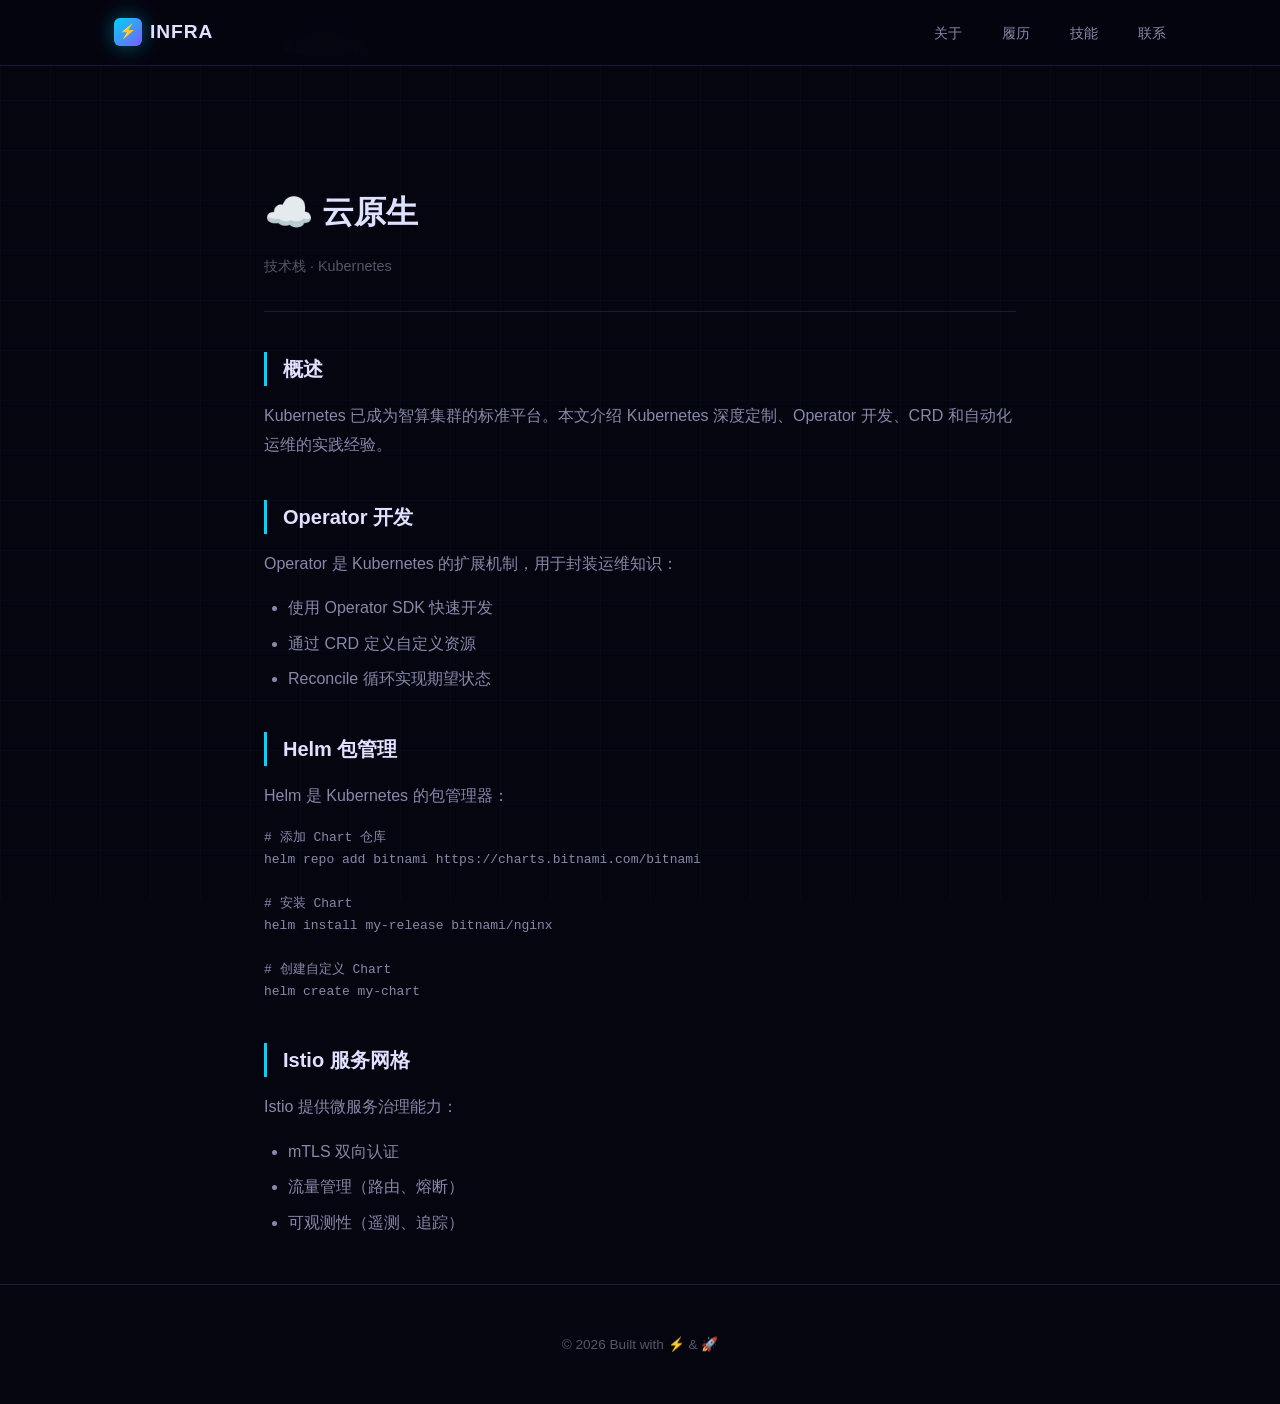
==== docs/cloud-native.html @ 0200ceea "feat: 添加技能详情页" ====
<!DOCTYPE html>
<html lang="zh-CN">
<head>
    <meta charset="UTF-8">
    <meta name="viewport" content="width=device-width, initial-scale=1.0">
    <title>云原生 | 智算基础设施</title>
    <link rel="stylesheet" href="../css/style.css">
    <link rel="icon" href="data:image/svg+xml,<svg xmlns='http://www.w3.org/2000/svg' viewBox='0 0 100 100'><text y='.9em' font-size='90'>⚡</text></svg>">
    <style>
        .article { max-width: 800px; margin: 0 auto; padding: 2rem 1.5rem; }
        .article-header { padding: 6rem 0 2rem; margin-bottom: 2rem; border-bottom: 1px solid var(--border); }
        .article-header h1 { font-size: 2rem; margin-bottom: 0.5rem; display: flex; align-items: center; gap: 0.5rem; }
        .article-header .icon { font-size: 2.5rem; }
        .article-meta { color: var(--text-muted); font-size: 0.9rem; }
        .article-content { color: var(--text-secondary); }
        .article-content h2 { color: var(--text-primary); font-size: 1.25rem; margin: 2.5rem 0 1rem; border-left: 3px solid var(--accent); padding-left: 1rem; }
        .article-content p { margin-bottom: 1rem; line-height: 1.8; }
        .article-content ul { margin: 0 0 1rem 1.5rem; }
        .article-content li { margin-bottom: 0.5rem; }
        .back-link { display: inline-block; margin-bottom: 1.5rem; color: var(--text-muted); font-size: 0.9rem; }
        .back-link:hover { color: var(--accent); }
    </style>
</head>
<body>
    <nav class="navbar">
        <div class="nav-container">
            <a href="/" class="logo">
                <span class="logo-icon">⚡</span>
                <span>INFRA</span>
            </a>
            <ul class="nav-links">
                <li><a href="/#about">关于</a></li>
                <li><a href="/#experience">履历</a></li>
                <li><a href="/#skills">技能</a></li>
                <li><a href="/#contact">联系</a></li>
            </ul>
        </div>
    </nav>

    <main class="article">
        <a href="/#skills" class="back-link">← 返回技能列表</a>
        
        <header class="article-header">
            <h1><span class="icon">☁️</span> 云原生</h1>
            <div class="article-meta">
                <span>技术栈</span> · <span>Kubernetes</span>
            </div>
        </header>

        <article class="article-content">
            <h2>概述</h2>
            <p>Kubernetes 已成为智算集群的标准平台。本文介绍 Kubernetes 深度定制、Operator 开发、CRD 和自动化运维的实践经验。</p>

            <h2>Operator 开发</h2>
            <p>Operator 是 Kubernetes 的扩展机制，用于封装运维知识：</p>
            <ul>
                <li>使用 Operator SDK 快速开发</li>
                <li>通过 CRD 定义自定义资源</li>
                <li>Reconcile 循环实现期望状态</li>
            </ul>

            <h2>Helm 包管理</h2>
            <p>Helm 是 Kubernetes 的包管理器：</p>
            <pre><code># 添加 Chart 仓库
helm repo add bitnami https://charts.bitnami.com/bitnami

# 安装 Chart
helm install my-release bitnami/nginx

# 创建自定义 Chart
helm create my-chart</code></pre>

            <h2>Istio 服务网格</h2>
            <p>Istio 提供微服务治理能力：</p>
            <ul>
                <li>mTLS 双向认证</li>
                <li>流量管理（路由、熔断）</li>
                <li>可观测性（遥测、追踪）</li>
            </ul>
        </article>
    </main>

    <footer>
        <div class="container">
            <p>&copy; 2026 Built with ⚡ & 🚀</p>
        </div>
    </footer>
</body>
</html>
---- css/style.css ----
/* === Base === */
:root {
    --bg-primary: #050510;
    --bg-secondary: #0a0a1a;
    --bg-tertiary: #12122a;
    --text-primary: #e0e0ff;
    --text-secondary: #8888aa;
    --text-muted: #555566;
    --accent: #00d4ff;
    --accent-secondary: #7b5cff;
    --accent-tertiary: #ff5c8d;
    --accent-dim: rgba(0, 212, 255, 0.1);
    --border: #1a1a3a;
    --glow: rgba(0, 212, 255, 0.4);
    --font-sans: -apple-system, BlinkMacSystemFont, 'Segoe UI', Roboto, 'Noto Sans SC', sans-serif;
    --font-mono: 'JetBrains Mono', 'Fira Code', 'Consolas', monospace;
}

* {
    margin: 0;
    padding: 0;
    box-sizing: border-box;
}

html {
    scroll-behavior: smooth;
}

body {
    font-family: var(--font-sans);
    background: var(--bg-primary);
    color: var(--text-primary);
    line-height: 1.7;
    min-height: 100vh;
    overflow-x: hidden;
}

/* Background grid pattern */
body::before {
    content: '';
    position: fixed;
    top: 0;
    left: 0;
    width: 100%;
    height: 100%;
    background-image: 
        linear-gradient(rgba(0, 212, 255, 0.03) 1px, transparent 1px),
        linear-gradient(90deg, rgba(0, 212, 255, 0.03) 1px, transparent 1px);
    background-size: 50px 50px;
    pointer-events: none;
    z-index: -1;
}

a {
    color: var(--accent);
    text-decoration: none;
    transition: all 0.3s;
}

a:hover {
    color: var(--accent-secondary);
    text-shadow: 0 0 10px var(--glow);
}

.container {
    max-width: 1100px;
    margin: 0 auto;
    padding: 0 1.5rem;
}

/* === Navbar === */
.navbar {
    position: fixed;
    top: 0;
    left: 0;
    right: 0;
    background: rgba(5, 5, 16, 0.9);
    backdrop-filter: blur(20px);
    border-bottom: 1px solid var(--border);
    z-index: 1000;
    padding: 1rem 0;
}

.nav-container {
    max-width: 1100px;
    margin: 0 auto;
    padding: 0 1.5rem;
    display: flex;
    justify-content: space-between;
    align-items: center;
}

.logo {
    font-size: 1.2rem;
    font-weight: 700;
    color: var(--text-primary);
    display: flex;
    align-items: center;
    gap: 0.5rem;
    letter-spacing: 0.05em;
}

.logo .logo-icon {
    width: 28px;
    height: 28px;
    background: linear-gradient(135deg, var(--accent), var(--accent-secondary));
    border-radius: 6px;
    display: flex;
    align-items: center;
    justify-content: center;
    font-size: 14px;
    box-shadow: 0 0 20px var(--glow);
}

.logo:hover {
    color: var(--accent);
    text-shadow: 0 0 20px var(--glow);
}

.nav-links {
    display: flex;
    list-style: none;
    gap: 2.5rem;
}

.nav-links a {
    color: var(--text-secondary);
    font-size: 0.9rem;
    font-weight: 500;
    position: relative;
    padding: 0.25rem 0;
}

.nav-links a::after {
    content: '';
    position: absolute;
    bottom: 0;
    left: 0;
    width: 0;
    height: 2px;
    background: linear-gradient(90deg, var(--accent), var(--accent-secondary));
    transition: width 0.3s;
}

.nav-links a:hover {
    color: var(--text-primary);
}

.nav-links a:hover::after {
    width: 100%;
}

/* === Hero === */
.hero {
    min-height: 100vh;
    display: flex;
    align-items: center;
    justify-content: center;
    text-align: center;
    padding: 6rem 1.5rem;
    position: relative;
    overflow: hidden;
}

/* Animated gradient orbs */
.hero::before,
.hero::after {
    content: '';
    position: absolute;
    width: 600px;
    height: 600px;
    border-radius: 50%;
    filter: blur(120px);
    opacity: 0.15;
    animation: float 20s ease-in-out infinite;
}

.hero::before {
    background: var(--accent);
    top: -200px;
    left: -200px;
}

.hero::after {
    background: var(--accent-secondary);
    bottom: -200px;
    right: -200px;
    animation-delay: -10s;
}

@keyframes float {
    0%, 100% { transform: translate(0, 0) scale(1); }
    33% { transform: translate(30px, -30px) scale(1.05); }
    66% { transform: translate(-20px, 20px) scale(0.95); }
}

.hero-content {
    position: relative;
    z-index: 1;
    max-width: 800px;
}

.hero-badge {
    display: inline-flex;
    align-items: center;
    gap: 0.5rem;
    padding: 0.5rem 1rem;
    background: var(--accent-dim);
    border: 1px solid rgba(0, 212, 255, 0.3);
    border-radius: 2rem;
    font-size: 0.8rem;
    color: var(--accent);
    margin-bottom: 1.5rem;
    animation: fadeInUp 0.8s ease-out;
}

.hero-badge .pulse {
    width: 8px;
    height: 8px;
    background: var(--accent);
    border-radius: 50%;
    animation: pulse 2s infinite;
}

@keyframes pulse {
    0%, 100% { opacity: 1; transform: scale(1); }
    50% { opacity: 0.5; transform: scale(1.2); }
}

.hero h1 {
    font-size: clamp(2.5rem, 6vw, 4rem);
    font-weight: 800;
    letter-spacing: -0.03em;
    margin-bottom: 1rem;
    line-height: 1.1;
    animation: fadeInUp 0.8s ease-out 0.1s both;
}

.hero h1 .gradient {
    background: linear-gradient(135deg, var(--accent) 0%, var(--accent-secondary) 50%, var(--accent-tertiary) 100%);
    -webkit-background-clip: text;
    -webkit-text-fill-color: transparent;
    background-clip: text;
}

.hero .subtitle {
    font-size: 1.25rem;
    color: var(--text-secondary);
    margin-bottom: 2rem;
    animation: fadeInUp 0.8s ease-out 0.2s both;
}

.hero-tags {
    display: flex;
    justify-content: center;
    flex-wrap: wrap;
    gap: 0.75rem;
    animation: fadeInUp 0.8s ease-out 0.3s both;
}

.tag {
    padding: 0.4rem 1rem;
    background: var(--bg-tertiary);
    border: 1px solid var(--border);
    border-radius: 6px;
    font-size: 0.8rem;
    color: var(--text-secondary);
    font-family: var(--font-mono);
    transition: all 0.3s;
}

.tag:hover {
    border-color: var(--accent);
    color: var(--accent);
    box-shadow: 0 0 15px rgba(0, 212, 255, 0.2);
}

@keyframes fadeInUp {
    from {
        opacity: 0;
        transform: translateY(20px);
    }
    to {
        opacity: 1;
        transform: translateY(0);
    }
}

/* === Section === */
.section {
    padding: 6rem 0;
    position: relative;
}

.section-title {
    font-size: 1.75rem;
    font-weight: 700;
    margin-bottom: 3rem;
    display: flex;
    align-items: center;
    gap: 1rem;
}

.section-title::before {
    content: '';
    width: 4px;
    height: 28px;
    background: linear-gradient(180deg, var(--accent), var(--accent-secondary));
    border-radius: 2px;
}

.section-title::after {
    content: '';
    flex: 1;
    height: 1px;
    background: linear-gradient(90deg, var(--border), transparent);
}

/* === About === */
.about-content {
    display: grid;
    grid-template-columns: 1.5fr 1fr;
    gap: 4rem;
    align-items: center;
}

.about-text p {
    color: var(--text-secondary);
    margin-bottom: 1.25rem;
    font-size: 1.05rem;
}

.about-stats {
    display: grid;
    grid-template-columns: repeat(3, 1fr);
    gap: 1.5rem;
}

.stat {
    background: var(--bg-secondary);
    border: 1px solid var(--border);
    border-radius: 12px;
    padding: 1.5rem 1rem;
    text-align: center;
    position: relative;
    overflow: hidden;
}

.stat::before {
    content: '';
    position: absolute;
    top: 0;
    left: 0;
    right: 0;
    height: 2px;
    background: linear-gradient(90deg, var(--accent), var(--accent-secondary));
}

.stat-number {
    display: block;
    font-size: 2.25rem;
    font-weight: 800;
    background: linear-gradient(135deg, var(--accent), var(--accent-secondary));
    -webkit-background-clip: text;
    -webkit-text-fill-color: transparent;
    background-clip: text;
    margin-bottom: 0.25rem;
}

.stat-label {
    font-size: 0.8rem;
    color: var(--text-muted);
    text-transform: uppercase;
    letter-spacing: 0.1em;
}

/* === Timeline === */
.timeline {
    position: relative;
    padding-left: 2rem;
}

.timeline::before {
    content: '';
    position: absolute;
    left: 0;
    top: 0;
    bottom: 0;
    width: 2px;
    background: linear-gradient(180deg, var(--accent), var(--accent-secondary), var(--accent-tertiary));
}

.timeline-item {
    position: relative;
    padding-bottom: 2rem;
    padding-left: 1.5rem;
}

.timeline-item::before {
    content: '';
    position: absolute;
    left: -2rem;
    top: 0.35rem;
    width: 10px;
    height: 10px;
    background: var(--bg-primary);
    border: 2px solid var(--accent);
    border-radius: 50%;
    transform: translateX(-4px);
}

.timeline-item h3 {
    font-size: 1.1rem;
    margin-bottom: 0.25rem;
    color: var(--text-primary);
}

.timeline-item .time {
    font-size: 0.8rem;
    color: var(--accent);
    font-family: var(--font-mono);
    margin-bottom: 0.5rem;
}

.timeline-item p {
    color: var(--text-secondary);
    font-size: 0.9rem;
}

/* === Skills === */
.skills-grid {
    display: grid;
    grid-template-columns: repeat(auto-fit, minmax(280px, 1fr));
    gap: 1.5rem;
}

.skill-card {
    background: var(--bg-secondary);
    border: 1px solid var(--border);
    border-radius: 12px;
    padding: 1.5rem;
    transition: all 0.3s;
}

.skill-card:hover {
    border-color: var(--accent-secondary);
    transform: translateY(-4px);
    box-shadow: 0 10px 40px rgba(0, 0, 0, 0.3);
}

.skill-card h3 {
    font-size: 1rem;
    margin-bottom: 0.75rem;
    display: flex;
    align-items: center;
    gap: 0.5rem;
}

.skill-card h3 .icon {
    font-size: 1.25rem;
}

.skill-card p {
    color: var(--text-secondary);
    font-size: 0.9rem;
    margin-bottom: 1rem;
}

.skill-tags {
    display: flex;
    flex-wrap: wrap;
    gap: 0.5rem;
}

.skill-tags span {
    padding: 0.25rem 0.6rem;
    background: var(--bg-tertiary);
    border-radius: 4px;
    font-size: 0.7rem;
    color: var(--text-muted);
    font-family: var(--font-mono);
    border: 1px solid var(--border);
}

/* === Contact === */
.contact-content {
    text-align: center;
    max-width: 600px;
    margin: 0 auto;
}

.contact-content p {
    color: var(--text-secondary);
    margin-bottom: 2rem;
    font-size: 1.1rem;
}

.contact-links {
    display: flex;
    justify-content: center;
    gap: 1rem;
    flex-wrap: wrap;
}

.contact-link {
    display: inline-flex;
    align-items: center;
    gap: 0.5rem;
    padding: 0.75rem 1.5rem;
    background: var(--bg-secondary);
    border: 1px solid var(--border);
    border-radius: 8px;
    color: var(--text-primary);
    font-weight: 500;
    transition: all 0.3s;
}

.contact-link:hover {
    border-color: var(--accent);
    color: var(--accent);
    box-shadow: 0 0 20px rgba(0, 212, 255, 0.2);
    transform: translateY(-2px);
}

/* === Footer === */
footer {
    padding: 3rem 0;
    border-top: 1px solid var(--border);
    text-align: center;
    color: var(--text-muted);
    font-size: 0.85rem;
}

footer a {
    color: var(--text-muted);
}

footer a:hover {
    color: var(--accent);
}

/* === Responsive === */
@media (max-width: 768px) {
    .nav-links {
        display: none;
    }
    
    .about-content {
        grid-template-columns: 1fr;
    }
    
    .about-stats {
        grid-template-columns: repeat(3, 1fr);
    }
    
    .hero h1 {
        font-size: 2.25rem;
    }
    
    .hero::before,
    .hero::after {
        width: 300px;
        height: 300px;
    }
}
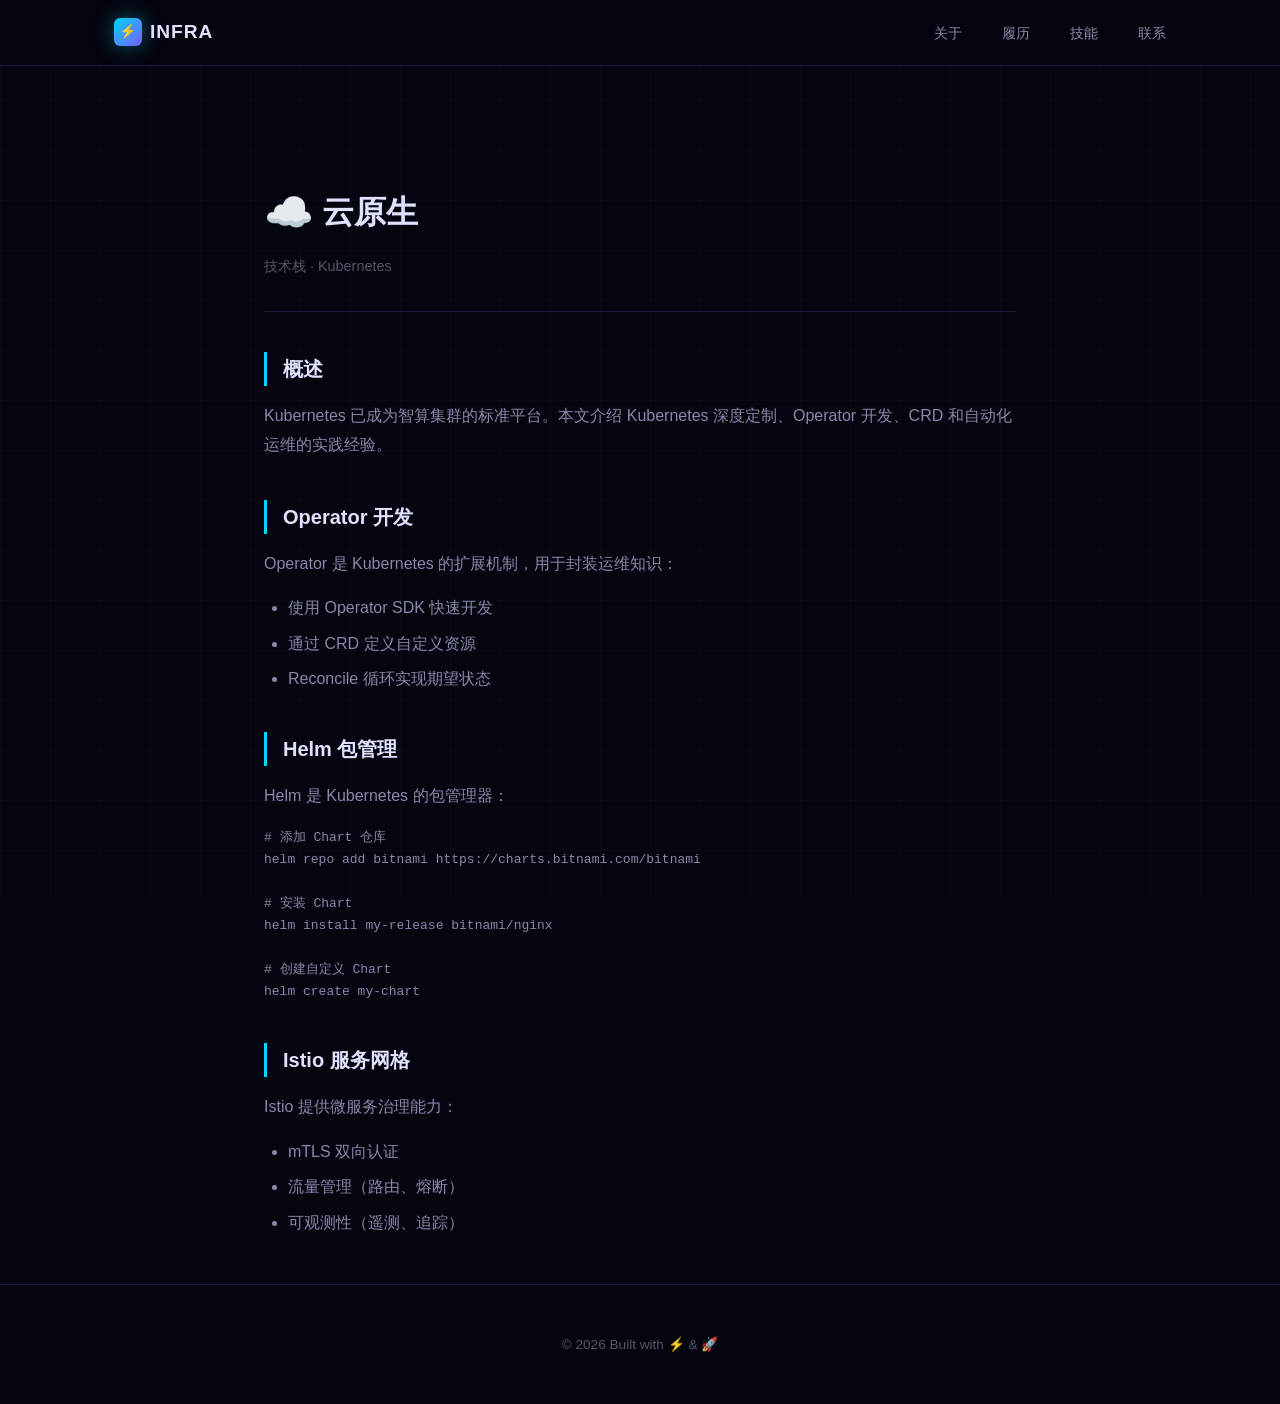
==== commit c3cc9493: "fix: 修复文档页面的返回链接路径" ====
--- a/docs/cloud-native.html
+++ b/docs/cloud-native.html
@@ -24,21 +24,21 @@
 <body>
     <nav class="navbar">
         <div class="nav-container">
-            <a href="/" class="logo">
+            <a href="../" class="logo">
                 <span class="logo-icon">⚡</span>
                 <span>INFRA</span>
             </a>
             <ul class="nav-links">
-                <li><a href="/#about">关于</a></li>
-                <li><a href="/#experience">履历</a></li>
-                <li><a href="/#skills">技能</a></li>
-                <li><a href="/#contact">联系</a></li>
+                <li><a href="../#about">关于</a></li>
+                <li><a href="../#experience">履历</a></li>
+                <li><a href="../#skills">技能</a></li>
+                <li><a href="../#contact">联系</a></li>
             </ul>
         </div>
     </nav>
 
     <main class="article">
-        <a href="/#skills" class="back-link">← 返回技能列表</a>
+        <a href="/#skills" class="back-link">← 返回主页</a>
         
         <header class="article-header">
             <h1><span class="icon">☁️</span> 云原生</h1>
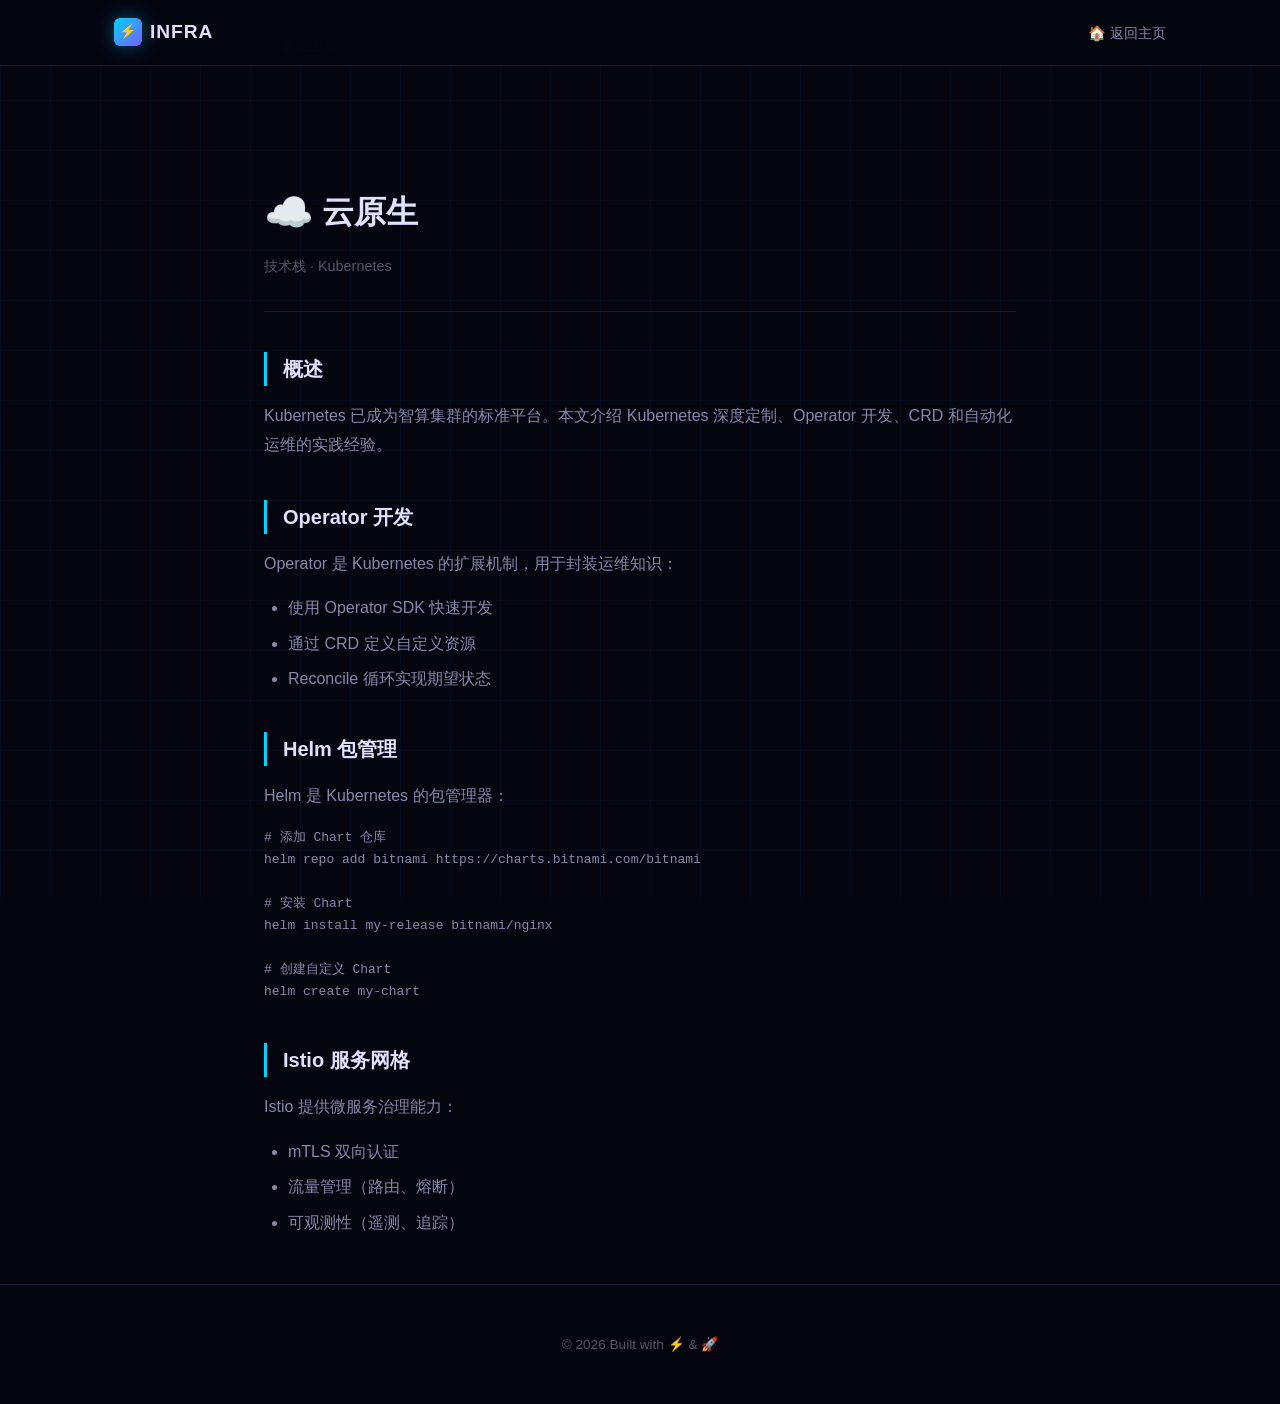
==== commit ea0a5d7e: "refactor: 简化文档页面导航栏，只保留返回主页按钮" ====
--- a/docs/cloud-native.html
+++ b/docs/cloud-native.html
@@ -29,16 +29,13 @@
                 <span>INFRA</span>
             </a>
             <ul class="nav-links">
-                <li><a href="../#about">关于</a></li>
-                <li><a href="../#experience">履历</a></li>
-                <li><a href="../#skills">技能</a></li>
-                <li><a href="../#contact">联系</a></li>
+                <li><a href="../" class="back-btn">🏠 返回主页</a></li>
             </ul>
         </div>
     </nav>
 
     <main class="article">
-        <a href="/#skills" class="back-link">← 返回主页</a>
+        <a href="../#skills" class="back-link">← 返回主页</a>
         
         <header class="article-header">
             <h1><span class="icon">☁️</span> 云原生</h1>
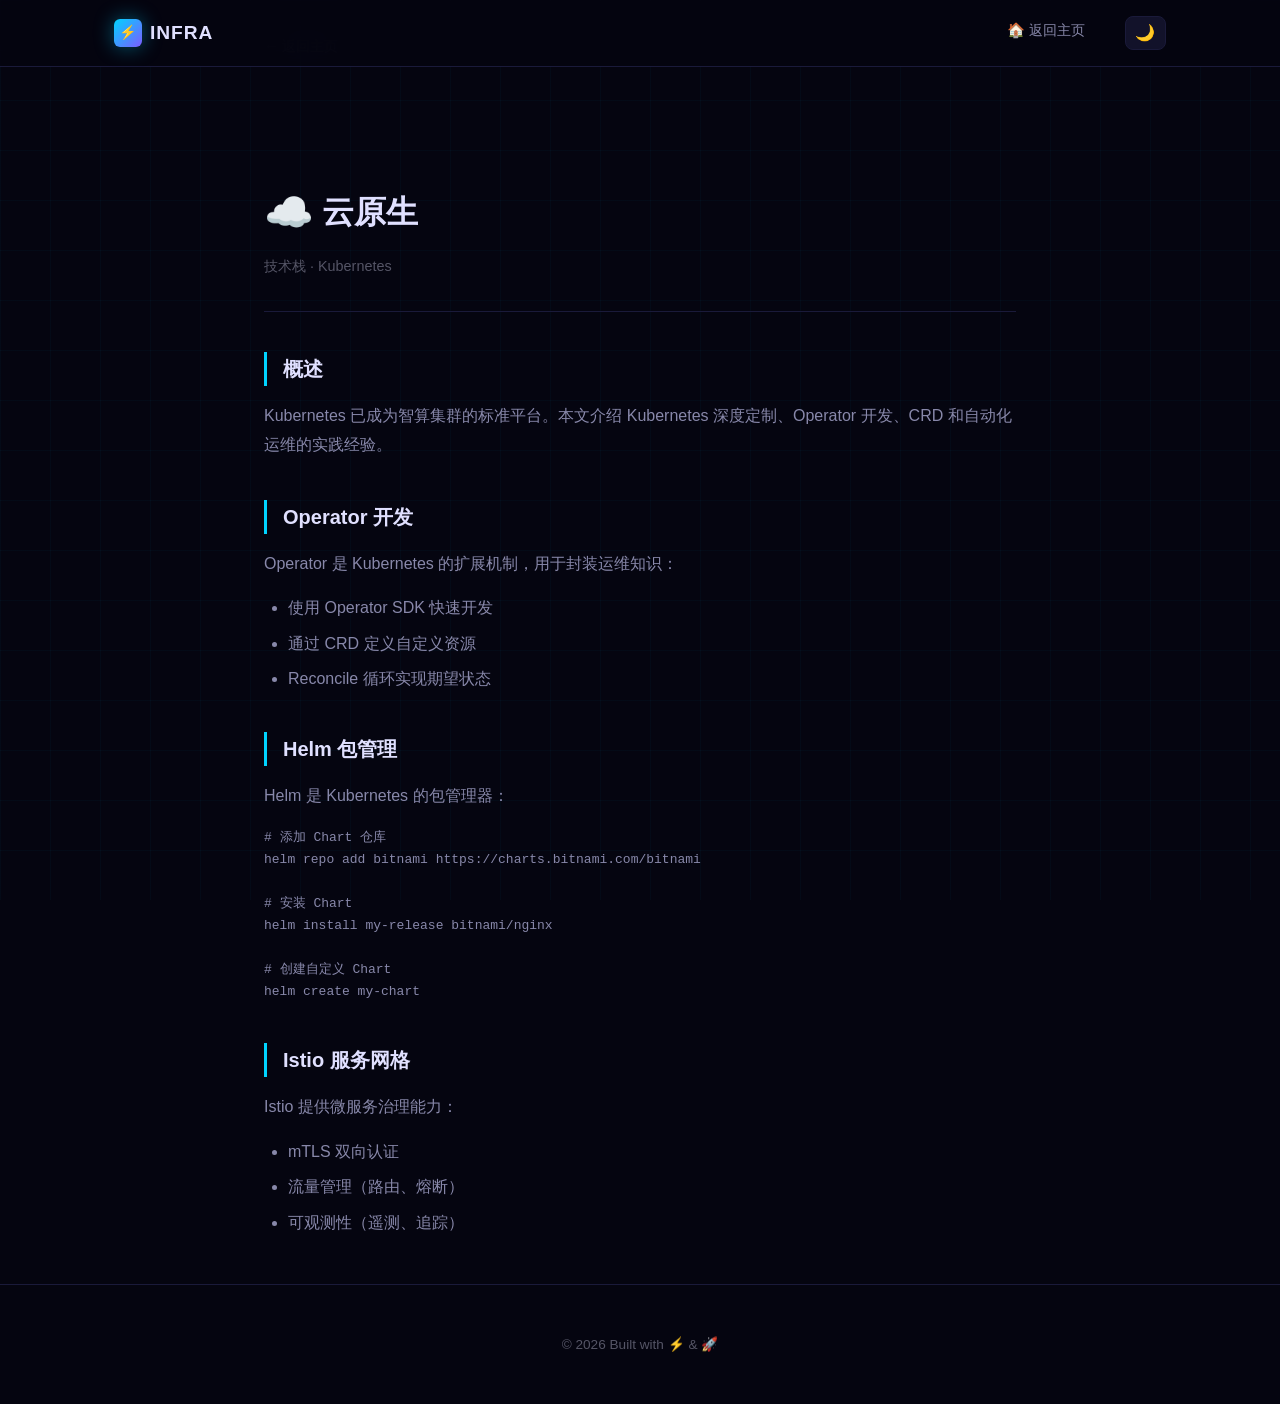
==== commit 61228eaa: "feat: 文档页面添加主题切换功能" ====
--- a/docs/cloud-native.html
+++ b/docs/cloud-native.html
@@ -30,6 +30,7 @@
             </a>
             <ul class="nav-links">
                 <li><a href="../" class="back-btn">🏠 返回主页</a></li>
+                <li><button id="theme-toggle" class="theme-btn" title="切换主题">🌙</button></li>
             </ul>
         </div>
     </nav>
@@ -82,5 +83,27 @@
             <p>&copy; 2026 Built with ⚡ & 🚀</p>
         </div>
     </footer>
+
+    <script>
+    const toggle = document.getElementById('theme-toggle');
+    const root = document.documentElement;
+    const savedTheme = localStorage.getItem('theme');
+    if (savedTheme === 'light') {
+        root.setAttribute('data-theme', 'light');
+        toggle.textContent = '☀️';
+    }
+    toggle.addEventListener('click', () => {
+        const current = root.getAttribute('data-theme');
+        if (current === 'light') {
+            root.removeAttribute('data-theme');
+            localStorage.setItem('theme', 'dark');
+            toggle.textContent = '🌙';
+        } else {
+            root.setAttribute('data-theme', 'light');
+            localStorage.setItem('theme', 'light');
+            toggle.textContent = '☀️';
+        }
+    });
+    </script>
 </body>
 </html>
--- a/css/style.css
+++ b/css/style.css
@@ -16,6 +16,40 @@
     --font-mono: 'JetBrains Mono', 'Fira Code', 'Consolas', monospace;
 }
 
+/* 亮色主题 */
+[data-theme="light"] {
+    --bg-primary: #f5f7fa;
+    --bg-secondary: #ffffff;
+    --bg-tertiary: #e8ecf1;
+    --text-primary: #1a1a2e;
+    --text-secondary: #4a4a6a;
+    --text-muted: #8888aa;
+    --accent: #0066ff;
+    --accent-secondary: #6644ff;
+    --accent-tertiary: #ff4477;
+    --accent-dim: rgba(0, 102, 255, 0.08);
+    --border: #dde1e8;
+    --glow: rgba(0, 102, 255, 0.3);
+}
+
+[data-theme="light"] body::before {
+    background-image: 
+        linear-gradient(rgba(0, 102, 255, 0.05) 1px, transparent 1px),
+        linear-gradient(90deg, rgba(0, 102, 255, 0.05) 1px, transparent 1px);
+}
+
+[data-theme="light"] .navbar {
+    background: rgba(245, 247, 250, 0.9);
+}
+
+[data-theme="light"] .hero::before {
+    background: var(--accent);
+}
+
+[data-theme="light"] .hero::after {
+    background: var(--accent-secondary);
+}
+
 * {
     margin: 0;
     padding: 0;
@@ -148,6 +182,22 @@
 
 .nav-links a:hover::after {
     width: 100%;
+}
+
+/* 主题切换按钮 */
+.theme-btn {
+    background: var(--bg-tertiary);
+    border: 1px solid var(--border);
+    border-radius: 8px;
+    padding: 0.4rem 0.6rem;
+    font-size: 1rem;
+    cursor: pointer;
+    transition: all 0.3s;
+}
+
+.theme-btn:hover {
+    border-color: var(--accent);
+    transform: scale(1.1);
 }
 
 /* === Hero === */
@@ -562,4 +612,44 @@
         width: 300px;
         height: 300px;
     }
+}
+
+/* === 入场动画 === */
+.fade-in {
+    opacity: 0;
+    transform: translateY(30px);
+    transition: opacity 0.6s ease-out, transform 0.6s ease-out;
+}
+
+.fade-in.visible {
+    opacity: 1;
+    transform: translateY(0);
+}
+
+/* 延迟动画 */
+.timeline-item:nth-child(1) { transition-delay: 0.1s; }
+.timeline-item:nth-child(2) { transition-delay: 0.2s; }
+.timeline-item:nth-child(3) { transition-delay: 0.3s; }
+
+.skill-card:nth-child(1) { transition-delay: 0.1s; }
+.skill-card:nth-child(2) { transition-delay: 0.15s; }
+.skill-card:nth-child(3) { transition-delay: 0.2s; }
+.skill-card:nth-child(4) { transition-delay: 0.25s; }
+.skill-card:nth-child(5) { transition-delay: 0.3s; }
+.skill-card:nth-child(6) { transition-delay: 0.35s; }
+
+.stat:nth-child(1) { transition-delay: 0.1s; }
+.stat:nth-child(2) { transition-delay: 0.2s; }
+.stat:nth-child(3) { transition-delay: 0.3s; }
+
+/* 技能卡片悬停3D效果 */
+.skill-card {
+    transform-style: preserve-3d;
+    perspective: 1000px;
+}
+
+.skill-card:hover {
+    border-color: var(--accent-secondary);
+    transform: translateY(-8px) rotateX(2deg);
+    box-shadow: 0 15px 50px rgba(0, 0, 0, 0.3);
 }
